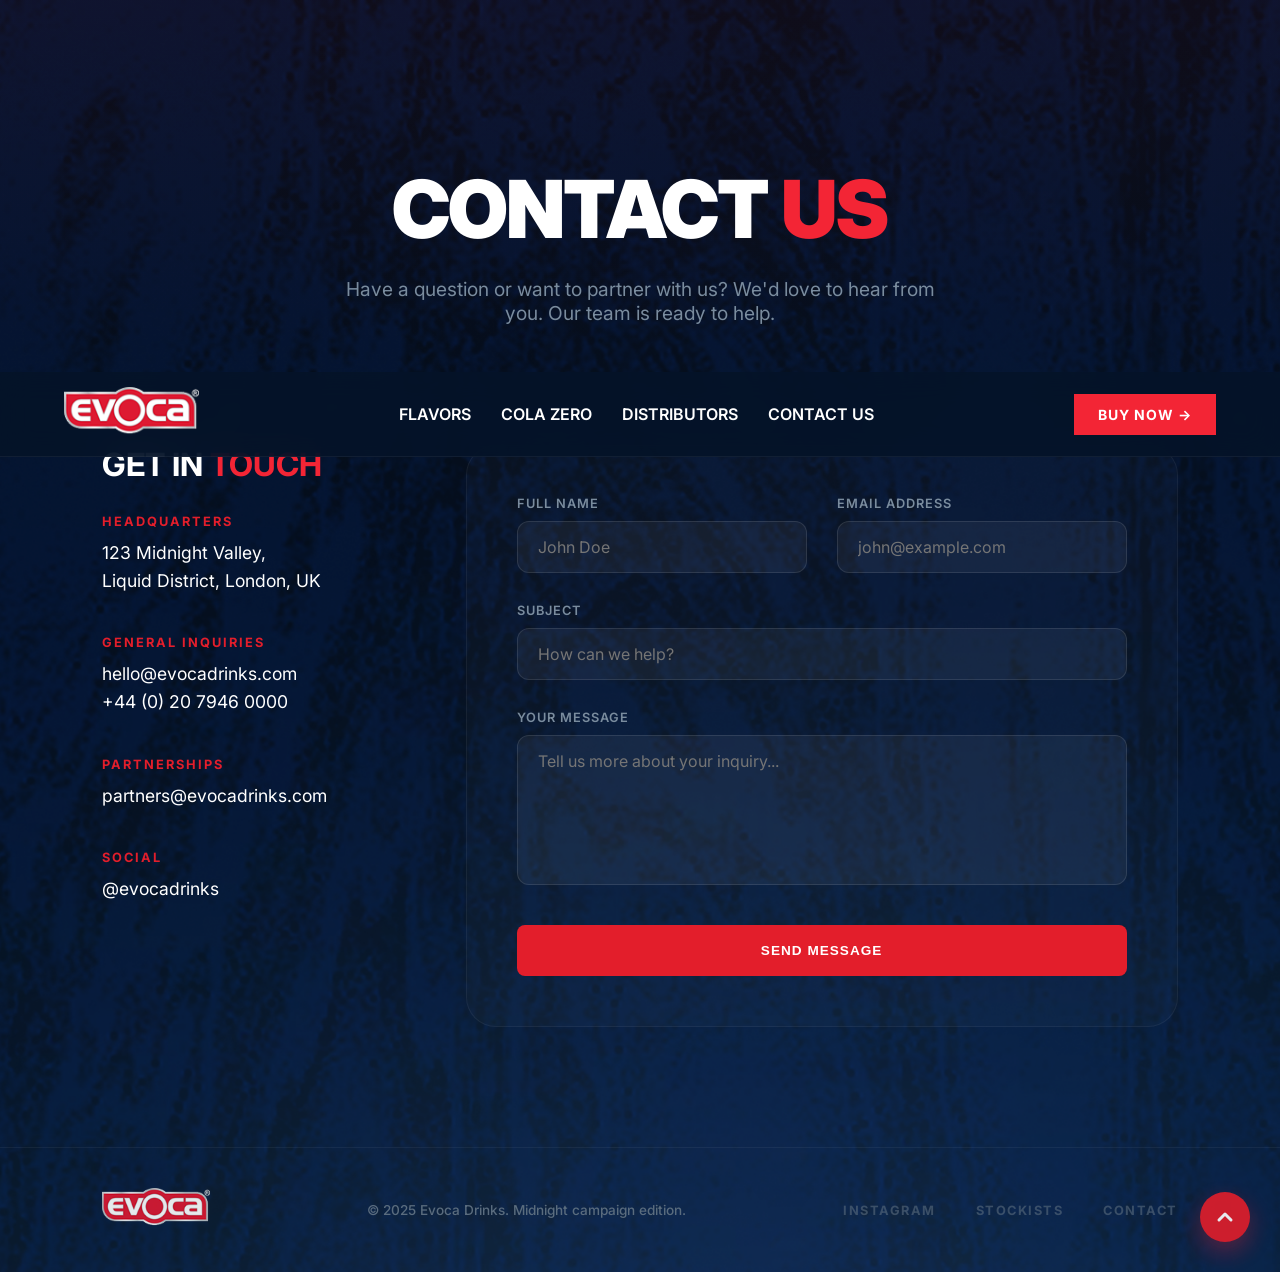
==== contact.html @ 58eb3b87 "Refine Orbit Showcase and reduce section height" ====
<!DOCTYPE html>
<html lang="en">
<head>
    <meta charset="UTF-8">
    <meta name="viewport" content="width=device-width, initial-scale=1.0">
    <title>Contact Us - Evoca</title>
    <link rel="stylesheet" href="style.css">
    <link rel="preconnect" href="https://fonts.googleapis.com">
    <link rel="preconnect" href="https://fonts.gstatic.com" crossorigin>
    <link href="https://fonts.googleapis.com/css2?family=Inter:wght@400;500;600;700;800;900&display=swap" rel="stylesheet">
</head>
<body>

    <header class="navbar">
        <div class="logo">
            <a href="index.html"><img src="Evoca Logo.png" alt="Evoca Logo" class="logo-img"></a>
        </div>
        <nav class="nav-links">
            <a href="index.html#flavors">Flavors</a>
            <a href="index.html#zero">Cola Zero</a>
            <a href="distributors.html">Distributors</a>
            <a href="contact.html">Contact US</a>
        </nav>
        <a href="#" class="btn btn-primary buy-now">BUY NOW &rarr;</a>
    </header>

    <header class="page-header">
        <h1 class="page-title">Contact <span class="highlight-red">Us</span></h1>
        <p class="page-subtitle">Have a question or want to partner with us? We'd love to hear from you. Our team is ready to help.</p>
    </header>

    <section class="contact-section">
        <div class="contact-container">
            <div class="contact-info">
                <h3>Get In <span class="highlight-red">Touch</span></h3>
                
                <div class="info-item">
                    <h4>Headquarters</h4>
                    <p>123 Midnight Valley,<br>Liquid District, London, UK</p>
                </div>

                <div class="info-item">
                    <h4>General Inquiries</h4>
                    <p>hello@evocadrinks.com<br>+44 (0) 20 7946 0000</p>
                </div>

                <div class="info-item">
                    <h4>Partnerships</h4>
                    <p>partners@evocadrinks.com</p>
                </div>

                <div class="info-item">
                    <h4>Social</h4>
                    <p>@evocadrinks</p>
                </div>
            </div>

            <div class="contact-form">
                <form action="#">
                    <div class="form-grid">
                        <div class="form-group">
                            <label for="name">Full Name</label>
                            <input type="text" id="name" class="form-input" placeholder="John Doe" required>
                        </div>
                        <div class="form-group">
                            <label for="email">Email Address</label>
                            <input type="email" id="email" class="form-input" placeholder="john@example.com" required>
                        </div>
                    </div>
                    
                    <div class="form-group" style="margin-bottom: 30px;">
                        <label for="subject">Subject</label>
                        <input type="text" id="subject" class="form-input" placeholder="How can we help?" required>
                    </div>

                    <div class="form-group" style="margin-bottom: 40px;">
                        <label for="message">Your Message</label>
                        <textarea id="message" class="form-textarea" placeholder="Tell us more about your inquiry..." required></textarea>
                    </div>

                    <button type="submit" class="btn btn-primary" style="width: 100%; padding: 18px; cursor: pointer; border: none;">SEND MESSAGE</button>
                </form>
            </div>
        </div>
    </section>

    <footer class="footer">
        <div class="footer-container">
            <div class="footer-left">
                <img src="Evoca Logo.png" alt="Evoca Logo" class="footer-logo">
            </div>
            <div class="footer-center">
                <p>© 2025 Evoca Drinks. Midnight campaign edition.</p>
            </div>
            <div class="footer-right">
                <nav class="footer-nav">
                    <a href="#">INSTAGRAM</a>
                    <a href="distributors.html">STOCKISTS</a>
                    <a href="contact.html">CONTACT</a>
                </nav>
            </div>
        </div>
    </footer>

    <a href="#" class="scroll-top" id="scrollTop">
        <svg viewBox="0 0 24 24" width="24" height="24" stroke="currentColor" stroke-width="3" fill="none" stroke-linecap="round" stroke-linejoin="round"><polyline points="18 15 12 9 6 15"></polyline></svg>
    </a>

    <script>
        const scrollTop = document.getElementById('scrollTop');
        const navbar = document.querySelector('.navbar');

        window.addEventListener('scroll', () => {
            if (window.pageYOffset > 300) {
                scrollTop.classList.add('visible');
            } else {
                scrollTop.classList.remove('visible');
            }

            if (window.pageYOffset > 50) {
                navbar.classList.add('scrolled');
            } else {
                navbar.classList.remove('scrolled');
            }
        });
    </script>
</body>
</html>
---- style.css ----
html {
    scroll-behavior: smooth;
    scroll-snap-type: y mandatory;
}

:root {
    scroll-behavior: smooth;
    --bg-dark: #051329;
    --primary-red: #E31E2B;
    --text-white: #ffffff;
    --text-muted: #7a8c9e;
    --btn-secondary-bg: rgba(255, 255, 255, 0.05);
    --btn-secondary-border: rgba(255, 255, 255, 0.1);
}

/* Reveal Animations */
.reveal {
    opacity: 0;
    transform: translateY(30px);
    transition: all 0.8s cubic-bezier(0.175, 0.885, 0.32, 1.275);
}

.reveal.active {
    opacity: 1;
    transform: translateY(0);
}

/* Staggered Reveal Delays */
.delay-1 {
    transition-delay: 0.1s;
}

.delay-2 {
    transition-delay: 0.2s;
}

.delay-3 {
    transition-delay: 0.3s;
}

.delay-4 {
    transition-delay: 0.4s;
}

.delay-5 {
    transition-delay: 0.5s;
}

/* Parallax Keyframes */
@keyframes parallax-slow {
    0% {
        transform: translate(0, 0);
    }

    50% {
        transform: translate(20px, 15px);
    }

    100% {
        transform: translate(0, 0);
    }
}

@keyframes parallax-medium {
    0% {
        transform: translate(0, 0);
    }

    50% {
        transform: translate(-30px, 20px);
    }

    100% {
        transform: translate(0, 0);
    }
}

.parallax-s {
    animation: parallax-slow 15s ease-in-out infinite;
}

.parallax-m {
    animation: parallax-medium 12s ease-in-out infinite;
}

* {
    margin: 0;
    padding: 0;
    box-sizing: border-box;
}

body {
    font-family: 'Inter', sans-serif;
    background-color: var(--bg-dark);
    background-image: url('Background.png');
    background-position: top center;
    background-size: 100% auto;
    background-repeat: repeat-y;
    color: var(--text-white);
    min-height: 100vh;
    display: flex;
    flex-direction: column;
    overflow-x: hidden;
    position: relative;
}

/* Custom Scrollbar */
::-webkit-scrollbar {
    width: 8px;
}

::-webkit-scrollbar-track {
    background: var(--bg-dark);
}

::-webkit-scrollbar-thumb {
    background: #2a3a5a;
    border-radius: 10px;
}

::-webkit-scrollbar-thumb:hover {
    background: var(--primary-red);
}



/* Typography & Utilities */
a {
    text-decoration: none;
    color: inherit;
}

.btn {
    display: inline-block;
    padding: 12px 24px;
    border-radius: 8px;
    font-weight: 600;
    font-size: 0.85rem;
    letter-spacing: 1px;
    text-transform: uppercase;
    transition: all 0.3s ease;
}

.btn-primary {
    background-color: var(--primary-red);
    color: var(--text-white);
}

.btn-primary:hover {
    background-color: #ff1a2d;
    box-shadow: 0 4px 15px rgba(255, 51, 68, 0.4);
}

.btn-secondary:hover {
    background-color: rgba(255, 255, 255, 0.1);
    transform: translateY(-2px);
}

/* Magnetic/Glow Button */
.btn-primary {
    position: relative;
    overflow: hidden;
    z-index: 1;
}

.btn-primary::before {
    content: '';
    position: absolute;
    top: 50%;
    left: 50%;
    width: 0;
    height: 0;
    background: rgba(255, 255, 255, 0.2);
    border-radius: 50%;
    transform: translate(-50%, -50%);
    transition: width 0.6s ease, height 0.6s ease;
    z-index: -1;
}

.btn-primary:hover::before {
    width: 300px;
    height: 300px;
}

/* Header / Navbar */
.navbar {
    display: flex;
    justify-content: space-between;
    align-items: center;
    padding: 20px 5%;
    width: 100%;
    position: fixed;
    top: 0;
    left: 0;
    z-index: 1000;
    background: transparent;
    backdrop-filter: blur(0px);
    border-bottom: 1px solid transparent;
    transition: all 0.4s ease;
}

.navbar.scrolled {
    background: rgba(5, 19, 41, 0.9);
    backdrop-filter: blur(15px);
    border-bottom: 1px solid rgba(255, 255, 255, 0.05);
    padding: 15px 5%;
}

.logo {
    display: flex;
    align-items: center;
}

.logo-img {
    height: 50px;
    /* Adjust size to fit header nicely */
    width: auto;
}

.nav-links {
    display: flex;
    gap: 30px;
}

.nav-links a {
    font-size: 16px;
    font-weight: 600;
    text-transform: uppercase;
    letter-spacing: 0px;
    line-height: 1;
    color: var(--text-white);
    transition: color 0.3s ease;
}

.nav-links a:hover {
    color: var(--text-white);
}

.buy-now {
    background-color: #F32535 !important;
    border-radius: 0;
    padding: 12px 24px;
    font-size: 14px;
    font-weight: 700;
    display: inline-flex;
    align-items: center;
    gap: 8px;
    box-shadow: none;
}

.buy-now:hover {
    background-color: #d11e2b !important;
    box-shadow: 0 4px 15px rgba(243, 37, 53, 0.3);
    transform: none;
}

/* Hero Section */
.hero {
    min-height: 100vh;
    display: flex;
    justify-content: center;
    align-items: flex-start;
    padding-top: 300px;
    position: relative;
    scroll-snap-align: start;
}

.hero-sides-container {
    width: 100%;
    display: flex;
    justify-content: space-between;
    align-items: flex-start;
    padding: 0 5%;
    z-index: 10;
}

.hero-side {
    display: flex;
    flex-direction: column;
    gap: 50px;
}

.hero-side.right {
    text-align: right;
}

.highlight-red {
    color: #F32535;
}

.side-info-item h3 {
    font-size: 20px;
    font-weight: 600;
    color: #FFFFFF;
    margin-bottom: 8px;
    text-transform: uppercase;
    letter-spacing: -0.02em;
    line-height: 1;
}

.side-info-item p {
    font-size: 16px;
    color: rgba(255, 255, 255, 0.4);
    font-weight: 400;
    letter-spacing: 0px;
    line-height: 1;
}

.hero-bottom-content {
    position: absolute;
    bottom: 50px;
    left: 50%;
    transform: translateX(-50%);
    text-align: center;
    width: 100%;
    max-width: 900px;
    display: flex;
    flex-direction: column;
    align-items: center;
    gap: 25px;
    z-index: 10;
}

.hero-badge {
    background: rgba(255, 255, 255, 0.08);
    backdrop-filter: blur(10px);
    border: 1px solid rgba(255, 255, 255, 0.1);
    padding: 8px 20px;
    border-radius: 4px;
    font-size: 0.75rem;
    font-weight: 600;
    letter-spacing: 2px;
    color: #FFFFFF;
}

.hero-main-title .title-sub {
    font-size: 1rem;
    font-weight: 700;
    letter-spacing: 3px;
    display: block;
    margin-bottom: 8px;
    color: #FFFFFF;
}

.hero-main-title h1 {
    font-size: 4.2rem;
    font-weight: 800;
    line-height: 1;
    letter-spacing: -1.5px;
    text-transform: uppercase;
}

.hero-actions {
    display: flex;
    gap: 20px;
    margin-top: 5px;
}

.btn-outline {
    background: transparent;
    border: 1px solid #F32535;
    color: #F32535;
    border-radius: 0;
    padding: 12px 30px;
    font-size: 14px;
    font-weight: 700;
    text-transform: uppercase;
    transition: all 0.3s ease;
}

.btn-outline:hover {
    background: rgba(243, 37, 53, 0.05);
    border-color: #F32535;
}

/* Product Showcase Section */
.product-showcase {
    min-height: 100vh;
    display: flex;
    align-items: center;
    justify-content: center;
    padding: 100px 5%;
    position: relative;
    scroll-snap-align: center;
    scroll-margin-top: 100px;
}

.showcase-container {
    background: linear-gradient(rgba(0, 0, 0, 0.2), rgba(0, 0, 0, 0.4)), url('cardbg.png') #000 50% / cover no-repeat;
    backdrop-filter: blur(5px);
    border-radius: 30px;
    display: flex;
    align-items: center;
    padding: 70px 60px 70px 40px;
    width: 100%;
    max-width: 1200px;
    border: 1px solid rgba(255, 255, 255, 0.08);
    box-shadow: 0 40px 120px rgba(0, 0, 0, 0.8);
    position: relative;
    overflow: hidden;
}

.pagination {
    display: flex;
    flex-direction: column;
    align-items: center;
    gap: 12px;
    width: 40px;
    margin-right: 20px;
    z-index: 2;
}

.dot {
    width: 8px;
    height: 8px;
    background-color: white;
    border-radius: 50%;
    opacity: 0.5;
    transition: all 0.4s cubic-bezier(0.4, 0, 0.2, 1);
    cursor: pointer;
    position: relative;
}

.dot::after {
    content: '';
    position: absolute;
    top: -10px;
    left: -10px;
    right: -10px;
    bottom: -10px;
}

.dot:hover {
    opacity: 1;
    transform: scale(1.2);
}

.dot.active {
    width: 20px;
    height: 20px;
    background-color: var(--primary-red);
    opacity: 1;
    box-shadow: 0 0 20px rgba(227, 30, 43, 0.5);
}

.product-image {
    flex: 1;
    display: flex;
    justify-content: center;
    z-index: 2;
}

.product-image img {
    height: 460px;
    width: auto;
    filter: drop-shadow(0 40px 60px rgba(0, 0, 0, 0.8));
    transition: transform 0.6s cubic-bezier(0.34, 1.56, 0.64, 1);
}

.product-info {
    flex: 1.4;
    padding-left: 20px;
    z-index: 2;
}

.product-tag {
    display: inline-block;
    background-color: #E31E2B;
    color: white;
    padding: 10px 22px;
    border-radius: 10px;
    font-size: 0.7rem;
    font-weight: 800;
    letter-spacing: 1.5px;
    margin-bottom: 30px;
    text-transform: uppercase;
}

.product-heading {
    font-size: 5.2rem;
    font-weight: 900;
    line-height: 0.9;
    letter-spacing: -3px;
    margin-bottom: 25px;
    text-transform: uppercase;
    color: #ffffff;
}

.product-description {
    color: #a0aec0;
    font-size: 1.05rem;
    line-height: 1.65;
    max-width: 550px;
}

/* Marquee / Scrollable Background Ribbon */
.marquee-wrapper {
    background-color: var(--primary-red);
    padding: 20px 0;
    width: 100vw;
    overflow: hidden;
    position: relative;
    margin-top: 60px;
}

.marquee {
    display: flex;
    white-space: nowrap;
    animation: marquee 45s linear infinite;
    width: max-content;
}

.marquee span {
    font-size: 1.8rem;
    font-weight: 900;
    letter-spacing: 1.5px;
    padding: 0 30px;
    display: inline-block;
}

@keyframes marquee {
    0% {
        transform: translateX(0);
    }

    100% {
        transform: translateX(-50%);
    }
}

/* Campaign Visual System Section */
.campaign-system {
    min-height: 100vh;
    padding: 100px 8%;
    position: relative;
    overflow: hidden;
    display: flex;
    flex-direction: column;
    justify-content: center;
    scroll-snap-align: center;
    scroll-margin-top: 100px;
}

.campaign-header {
    text-align: center;
    margin-bottom: 50px;
}

.header-main {
    font-size: 4.8rem;
    font-weight: 900;
    line-height: 0.95;
    letter-spacing: -3px;
    margin-bottom: 25px;
    text-transform: uppercase;
}

.header-sub {
    color: var(--text-muted);
    font-size: 1.1rem;
    max-width: 750px;
    margin: 0 auto;
    line-height: 1.7;
}

.campaign-grid {
    display: grid;
    grid-template-columns: 1fr 1.2fr;
    gap: 100px;
    align-items: center;
}

.side-heading {
    font-size: 4rem;
    font-weight: 900;
    line-height: 0.9;
    letter-spacing: -2px;
    margin-bottom: 40px;
    text-transform: uppercase;
}

.highlight-blue {
    color: #3191f7;
}

.feature-list {
    display: flex;
    flex-direction: column;
}

.feature-card {
    padding: 20px 0;
    border-bottom: 1px solid rgba(255, 255, 255, 0.05);
}

.feature-card:first-child {
    border-top: 1px solid rgba(255, 255, 255, 0.05);
}

.feature-num {
    font-size: 0.8rem;
    font-weight: 700;
    color: #3191f7;
    letter-spacing: 2px;
    display: block;
    margin-bottom: 15px;
}

.feature-card h4 {
    font-size: 1.8rem;
    font-weight: 800;
    margin-bottom: 15px;
    text-transform: uppercase;
}

.feature-card p {
    color: var(--text-muted);
    font-size: 1rem;
    line-height: 1.6;
}

.visual-container {
    position: relative;
    height: 850px;
    display: flex;
    justify-content: center;
    align-items: center;
}

.campaign-info {
    position: absolute;
    top: 100px;
    left: -50px;
    max-width: 400px;
    z-index: 10;
}

.tag-pill {
    background-color: rgba(255, 255, 255, 0.08);
    padding: 10px 20px;
    border-radius: 30px;
    font-size: 0.75rem;
    font-weight: 800;
    letter-spacing: 2px;
    margin-bottom: 20px;
    display: inline-block;
    backdrop-filter: blur(10px);
    border: 1px solid rgba(255, 255, 255, 0.1);
}

.campaign-desc {
    font-size: 1rem;
    color: #8da2b5;
    line-height: 1.6;
}

.angled-can {
    z-index: 5;
    transform: rotate(15deg);
    filter: drop-shadow(0 60px 100px rgba(0, 0, 0, 0.7));
    transition: transform 0.5s ease;
    margin-top: 50px;
}

.angled-can img {
    height: 700px;
    width: auto;
}

.angled-can:hover {
    transform: rotate(8deg) scale(1.05);
}

.straight-can {
    z-index: 5;
    filter: drop-shadow(0 40px 80px rgba(0, 0, 0, 0.6));
    transition: transform 0.5s ease;
    margin-top: 30px;
}

.straight-can img {
    height: 550px;
    width: auto;
}

/* Ribbons */
.ribbon {
    position: absolute;
    width: 1000px;
    height: 150px;
    border-radius: 75px;
    filter: blur(60px);
    opacity: 0.35;
    z-index: 1;
}

.ribbon-1 {
    background: linear-gradient(90deg, #E31E2B, transparent);
    transform: rotate(-25deg) translate(-100px, -100px);
}

.ribbon-2 {
    background: linear-gradient(90deg, #3191f7, transparent);
    transform: rotate(45deg) translate(50px, 200px);
}

/* Particles */
.particle {
    position: absolute;
    width: 10px;
    height: 10px;
    background-color: white;
    border-radius: 50%;
    filter: blur(2px);
    box-shadow: 0 0 15px white;
    opacity: 0.6;
    z-index: 6;
}

.p1 {
    top: 15%;
    left: 20%;
}

.p2 {
    bottom: 25%;
    right: 10%;
}

.p3 {
    top: 40%;
    left: 85%;
}

/* Signature Concept Section */
.signature-concept {
    min-height: 80vh;
    padding: 60px 8%;
    background-color: transparent;
    position: relative;
    display: flex;
    align-items: center;
    scroll-snap-align: center;
    scroll-margin-top: 100px;
}

.concept-grid {
    display: grid;
    grid-template-columns: 1fr 1.2fr;
    gap: 100px;
    align-items: center;
}

.concept-tag {
    background-color: rgba(227, 30, 43, 0.1);
    color: #E31E2B;
    padding: 10px 20px;
    border-radius: 8px;
    font-size: 0.8rem;
    font-weight: 700;
    letter-spacing: 1.5px;
    margin-bottom: 30px;
    display: inline-block;
    border: 1px solid rgba(227, 30, 43, 0.2);
}

.concept-heading {
    font-size: 5rem;
    font-weight: 900;
    line-height: 0.95;
    letter-spacing: -2px;
    margin-bottom: 35px;
    text-transform: uppercase;
}

.concept-desc {
    color: var(--text-muted);
    font-size: 1.1rem;
    line-height: 1.7;
    margin-bottom: 40px;
    max-width: 600px;
}

.concept-features {
    display: flex;
    flex-direction: column;
    gap: 20px;
}

.concept-feature {
    display: flex;
    gap: 25px;
    padding: 20px;
    background-color: rgba(255, 255, 255, 0.02);
    border: 1px solid rgba(255, 255, 255, 0.05);
    border-radius: 25px;
    transition: all 0.4s cubic-bezier(0.175, 0.885, 0.32, 1.275);
}

.concept-feature:hover {
    background-color: rgba(255, 255, 255, 0.04);
    transform: translateX(15px);
    border-color: rgba(255, 255, 255, 0.1);
}

.feature-icon {
    width: 45px;
    height: 45px;
    background-color: rgba(227, 30, 43, 0.1);
    border: 1px solid rgba(227, 30, 43, 0.3);
    color: #E31E2B;
    border-radius: 50%;
    display: flex;
    justify-content: center;
    align-items: center;
    font-size: 0.9rem;
    font-weight: 900;
    flex-shrink: 0;
}

.feature-text h4 {
    font-size: 1.1rem;
    font-weight: 800;
    margin-bottom: 10px;
    text-transform: uppercase;
    color: #ffffff;
}

.feature-text p {
    font-size: 0.9rem;
    color: var(--text-muted);
    line-height: 1.6;
}

/* Orbit Card (Right Side) */
.orbit-card {
    background: linear-gradient(135deg, rgba(8, 22, 45, 0.6) 0%, rgba(5, 13, 26, 0.8) 100%);
    backdrop-filter: blur(25px);
    border: 1px solid rgba(255, 255, 255, 0.08);
    border-radius: 50px;
    padding: 30px;
    position: relative;
    overflow: visible;
    height: 650px;
    box-shadow: 0 40px 100px rgba(0, 0, 0, 0.5);
}

.orbit-tag {
    font-size: 0.8rem;
    font-weight: 800;
    color: var(--text-muted);
    letter-spacing: 2px;
    text-transform: uppercase;
    margin-bottom: 30px;
    display: block;
    opacity: 0.6;
}

.orbit-visual {
    position: relative;
    width: 100%;
    height: 100%;
    display: flex;
    justify-content: center;
    align-items: center;
}

.orbit-bg {
    position: absolute;
    width: 110%;
    height: 95%;
    opacity: 0.4;
    z-index: 1;
    pointer-events: none;
    transform: rotate(0deg);
}

.orbit-can {
    height: 540px;
    width: auto;
    z-index: 5;
    filter: drop-shadow(0 40px 80px rgba(0, 0, 0, 0.7));
    transform: rotate(-8deg);
    transition: transform 0.6s ease;
}

.orbit-label {
    position: absolute;
    width: 260px;
    background-color: rgba(10, 25, 47, 0.7);
    backdrop-filter: blur(15px);
    border: 1px solid rgba(255, 255, 255, 0.1);
    padding: 25px;
    border-radius: 20px;
    z-index: 10;
    box-shadow: 0 20px 40px rgba(0, 0, 0, 0.4);
    transition: all 0.3s ease;
}

.orbit-label:hover {
    border-color: rgba(255, 255, 255, 0.2);
    transform: translateY(-5px);
}

.orbit-label h5 {
    font-size: 0.95rem;
    font-weight: 800;
    margin-bottom: 12px;
    text-transform: uppercase;
    color: #ffffff;
}

.orbit-label p {
    font-size: 0.8rem;
    color: var(--text-muted);
    line-height: 1.6;
}

.label-tl {
    top: -20px;
    left: -130px;
}

.label-tr {
    top: 30px;
    right: -130px;
}

.label-bl {
    bottom: 20px;
    left: -130px;
}

.label-br {
    bottom: 60px;
    right: -130px;
}

/* Zero Section */
.zero-section {
    min-height: 100vh;
    position: relative;
    padding: 100px 8%;
    display: flex;
    align-items: center;
    justify-content: center;
    scroll-snap-align: center;
    scroll-margin-top: 100px;
    overflow: hidden;
    background-color: transparent;
    margin-top: 0;
}

.red-stripe {
    position: absolute;
    top: 45%;
    left: 0;
    transform: translateY(-50%);
    width: 100%;
    height: 140px;
    background: linear-gradient(90deg, rgba(122, 0, 0, 0.8) 0%, rgba(74, 0, 0, 0.8) 100%);
    border-top: 1px solid rgba(227, 30, 43, 0.3);
    border-bottom: 1px solid rgba(227, 30, 43, 0.3);
    z-index: 1;
}

.zero-container {
    display: flex;
    align-items: center;
    gap: 80px;
    max-width: 1300px;
    width: 100%;
    z-index: 2;
    position: relative;
}

.footer {
    padding: 60px 5%;
    background: rgba(0, 0, 0, 0.4);
    border-top: 1px solid rgba(255, 255, 255, 0.05);
    scroll-snap-align: end;
}

.footer-container {
    max-width: 1200px;
    margin: 0 auto;
    display: flex;
    justify-content: space-between;
    align-items: center;
}

.footer-logo {
    height: 40px;
    width: auto;
}

.footer-nav {
    display: flex;
    gap: 20px;
}

.footer-nav a {
    font-size: 0.8rem;
    font-weight: 700;
    letter-spacing: 1px;
    opacity: 0.6;
    transition: opacity 0.3s ease;
}

.footer-nav a:hover {
    opacity: 1;
}

.zero-left {
    flex: 1;
    display: flex;
    justify-content: flex-end;
}

.zero-can {
    height: 700px;
    width: auto;
    filter: drop-shadow(0 40px 80px rgba(0, 0, 0, 0.9));
    transform: rotate(-3deg);
    transition: transform 0.5s ease;
}

.zero-can:hover {
    transform: rotate(0deg) scale(1.02);
}

.zero-right {
    flex: 1.2;
}

.zero-heading {
    font-size: 8.5rem;
    font-weight: 900;
    line-height: 0.82;
    letter-spacing: -5px;
    text-transform: uppercase;
    margin-bottom: 30px;
    color: #ffffff;
}

.zero-text {
    font-size: 1.1rem;
    color: #a0aec0;
    line-height: 1.65;
    margin-bottom: 45px;
    max-width: 600px;
}

/* Footer Styles */
.footer {
    padding: 40px 8%;
    border-top: 1px solid rgba(255, 255, 255, 0.05);
    background-color: transparent;
}

.footer-container {
    display: flex;
    justify-content: space-between;
    align-items: center;
    max-width: 1400px;
    margin: 0 auto;
}

.footer-logo {
    height: 40px;
    width: auto;
    opacity: 0.9;
}

.footer-center p {
    font-size: 0.85rem;
    color: #5a6c7e;
    font-weight: 500;
}

.footer-nav {
    display: flex;
    gap: 40px;
}

.footer-nav a {
    font-size: 0.8rem;
    font-weight: 700;
    letter-spacing: 1.5px;
    color: #5a6c7e;
    transition: all 0.3s ease;
}

.footer-nav a:hover {
    color: #ffffff;
}


/* --- RESPONSIVE DESIGN --- */

/* Laptops & Small Desktops (under 1400px) */
@media (max-width: 1400px) {
    .main-heading {
        font-size: 5.5rem;
    }

    .product-heading {
        font-size: 4.5rem;
    }

    .header-main {
        font-size: 4rem;
    }

    .side-heading {
        font-size: 3.5rem;
    }

    .concept-heading {
        font-size: 4.5rem;
    }

    .zero-heading {
        font-size: 7.5rem;
    }

    .orbit-card {
        height: 800px;
        padding: 50px;
    }
}

/* Tablets & Small Laptops (under 1100px) */
@media (max-width: 1100px) {

    .campaign-grid,
    .concept-grid {
        grid-template-columns: 1fr;
        gap: 80px;
        text-align: center;
    }

    .campaign-left,
    .concept-left {
        display: flex;
        flex-direction: column;
        align-items: center;
    }

    .header-sub,
    .concept-desc {
        margin-left: auto;
        margin-right: auto;
    }

    .visual-container {
        height: 600px;
    }

    .angled-can img {
        height: 500px;
    }

    .campaign-info {
        position: relative;
        top: 0;
        left: 0;
        margin: 0 auto 40px;
        text-align: center;
    }

    .orbit-card {
        height: auto;
        padding: 60px 40px;
    }

    .orbit-visual {
        flex-direction: column;
        height: auto;
        gap: 30px;
    }

    .orbit-can {
        height: 400px;
        margin: 40px 0;
        transform: rotate(0deg);
    }

    .orbit-label {
        position: static;
        width: 100%;
        max-width: 500px;
        text-align: left;
    }

    .zero-heading {
        font-size: 6rem;
    }
}

/* Mobile Devices (under 768px) */
@media (max-width: 768px) {
    .navbar {
        padding: 20px 5%;
    }

    .nav-links {
        display: none;
    }

    /* Hide complex nav on mobile */

    .hero {
        text-align: center;
        padding-top: 40px;
    }

    .hero-content {
        display: flex;
        flex-direction: column;
        align-items: center;
    }

    .main-heading {
        font-size: 3.8rem;
        letter-spacing: -2px;
        margin-bottom: 25px;
    }

    .sub-heading {
        font-size: 1.8rem;
    }

    .description {
        font-size: 0.95rem;
    }

    .features {
        flex-direction: column;
        gap: 25px;
        text-align: center;
    }

    .product-showcase {
        padding: 40px 5%;
    }

    .showcase-container {
        flex-direction: column;
        padding: 40px 25px;
    }

    .pagination {
        flex-direction: row;
        margin-right: 0;
        margin-bottom: 30px;
        width: auto;
    }

    .product-image img {
        height: 320px;
    }

    .product-info {
        padding-left: 0;
        text-align: center;
        margin-top: 30px;
    }

    .product-heading {
        font-size: 3.2rem;
        letter-spacing: -1.5px;
    }

    .campaign-system {
        padding: 60px 5%;
    }

    .header-main {
        font-size: 2.8rem;
        letter-spacing: -1.5px;
    }

    .side-heading {
        font-size: 2.4rem;
    }

    .signature-concept {
        padding: 60px 5%;
    }

    .concept-heading {
        font-size: 2.8rem;
        letter-spacing: -1.5px;
    }

    .concept-feature {
        flex-direction: column;
        align-items: center;
        text-align: center;
        padding: 25px;
    }

    .zero-section {
        padding: 60px 5% 100px;
    }

    .zero-container {
        flex-direction: column;
        text-align: center;
        gap: 40px;
    }

    .zero-left {
        justify-content: center;
    }

    .zero-can {
        height: 400px;
    }

    .zero-heading {
        font-size: 3.8rem;
        letter-spacing: -2px;
    }

    .footer {
        padding: 60px 5% 40px;
    }

    .footer-container {
        flex-direction: column;
        gap: 40px;
        text-align: center;
    }

    .footer-nav {
        flex-direction: column;
        gap: 20px;
    }
}

/* Small Mobile (under 480px) */
@media (max-width: 480px) {
    .main-heading {
        font-size: 3.2rem;
    }

    .product-heading {
        font-size: 2.8rem;
    }

    .zero-heading {
        font-size: 3.2rem;
    }

    .btn {
        width: 100%;
        text-align: center;
    }

    .action-buttons {
        flex-direction: column;
        width: 100%;
    }
}

/* Scroll Top Button */
.scroll-top {
    position: fixed;
    bottom: 30px;
    right: 30px;
    width: 50px;
    height: 50px;
    background-color: var(--primary-red);
    color: white;
    border-radius: 50%;
    display: flex;
    justify-content: center;
    align-items: center;
    text-decoration: none;
    z-index: 1001;
    box-shadow: 0 10px 25px rgba(227, 30, 43, 0.4);
    transition: all 0.3s cubic-bezier(0.175, 0.885, 0.32, 1.275);
    opacity: 0;
    visibility: hidden;
    transform: translateY(20px);
}

.scroll-top.visible {
    opacity: 0.9;
    visibility: visible;
    transform: translateY(0);
}

.scroll-top.magnetic {
    transition: transform 0.1s linear, opacity 0.3s ease;
}

.scroll-top:hover {
    transform: translateY(-5px);
    opacity: 1;
    box-shadow: 0 15px 30px rgba(227, 30, 43, 0.6);
}

.scroll-top svg {
    transition: transform 0.3s ease;
}

.scroll-top:hover svg {
    transform: scale(1.1);
}

/* Page Header */
.page-header {
    padding: 160px 8% 60px;
    text-align: center;
    background: linear-gradient(to bottom, rgba(227, 30, 43, 0.05), transparent);
}

.page-title {
    font-size: 5rem;
    font-weight: 900;
    text-transform: uppercase;
    letter-spacing: -2px;
    margin-bottom: 20px;
}

.page-subtitle {
    color: var(--text-muted);
    font-size: 1.2rem;
    max-width: 600px;
    margin: 0 auto;
}

/* Contact Page */
.contact-section {
    padding: 60px 8% 120px;
}

.contact-container {
    display: grid;
    grid-template-columns: 1fr 1.5fr;
    gap: 80px;
    max-width: 1200px;
    margin: 0 auto;
}

.contact-info h3 {
    font-size: 2rem;
    margin-bottom: 30px;
    text-transform: uppercase;
}

.info-item {
    margin-bottom: 40px;
}

.info-item h4 {
    color: var(--primary-red);
    font-size: 0.8rem;
    letter-spacing: 2px;
    margin-bottom: 10px;
    text-transform: uppercase;
}

.info-item p {
    font-size: 1.1rem;
    line-height: 1.6;
}

.contact-form {
    background: rgba(255, 255, 255, 0.02);
    padding: 50px;
    border-radius: 30px;
    border: 1px solid rgba(255, 255, 255, 0.05);
}

.form-grid {
    display: grid;
    grid-template-columns: 1fr 1fr;
    gap: 30px;
    margin-bottom: 30px;
}

.form-group {
    display: flex;
    flex-direction: column;
    gap: 10px;
}

.form-group label {
    font-size: 0.8rem;
    font-weight: 600;
    color: var(--text-muted);
    text-transform: uppercase;
    letter-spacing: 1px;
}

.form-input,
.form-textarea {
    background: rgba(255, 255, 255, 0.05);
    border: 1px solid rgba(255, 255, 255, 0.1);
    padding: 15px 20px;
    border-radius: 12px;
    color: white;
    font-family: inherit;
    font-size: 1rem;
    transition: all 0.3s ease;
}

.form-input:focus,
.form-textarea:focus {
    outline: none;
    border-color: var(--primary-red);
    background: rgba(255, 255, 255, 0.08);
}

.form-textarea {
    height: 150px;
    resize: none;
}

/* Distributors Page */
.distributors-section {
    padding: 60px 8% 120px;
}

.distributor-grid {
    display: grid;
    grid-template-columns: repeat(auto-fill, minmax(300px, 1fr));
    gap: 30px;
    max-width: 1200px;
    margin: 0 auto;
}

.distributor-card {
    background: rgba(255, 255, 255, 0.02);
    padding: 40px;
    border-radius: 25px;
    border: 1px solid rgba(255, 255, 255, 0.05);
    transition: all 0.3s ease;
}

.distributor-card:hover {
    background: rgba(255, 255, 255, 0.04);
    border-color: var(--primary-red);
    transform: translateY(-10px);
}

.distributor-card h3 {
    font-size: 1.4rem;
    margin-bottom: 15px;
    color: var(--text-white);
}

.distributor-tag {
    display: inline-block;
    padding: 5px 12px;
    background: rgba(227, 30, 43, 0.1);
    color: var(--primary-red);
    border-radius: 6px;
    font-size: 0.7rem;
    font-weight: 700;
    margin-bottom: 20px;
    text-transform: uppercase;
}

.distributor-card p {
    color: var(--text-muted);
    font-size: 0.95rem;
    line-height: 1.6;
    margin-bottom: 20px;
}

.distributor-link {
    color: var(--text-white);
    font-weight: 600;
    font-size: 0.9rem;
    text-decoration: underline;
    text-underline-offset: 4px;
}

/* Mobile Menu Toggle Styling */
.menu-toggle {
    display: none;
    flex-direction: column;
    gap: 6px;
    cursor: pointer;
    z-index: 1001;
}

.menu-toggle span {
    display: block;
    width: 25px;
    height: 2px;
    background-color: var(--text-white);
    transition: all 0.3s ease;
}

.menu-toggle.active span:nth-child(1) {
    transform: translateY(8px) rotate(45deg);
}

.menu-toggle.active span:nth-child(2) {
    opacity: 0;
}

.menu-toggle.active span:nth-child(3) {
    transform: translateY(-8px) rotate(-45deg);
}

.no-scroll {
    overflow: hidden;
}

/* Responsiveness Media Queries */
@media (max-width: 1100px) {
    .main-heading {
        font-size: 5rem;
    }

    .product-heading {
        font-size: 4rem;
    }

    .campaign-grid,
    .concept-grid {
        gap: 50px;
    }
}

@media (max-width: 992px) {

    .campaign-grid,
    .concept-grid {
        grid-template-columns: 1fr;
        text-align: center;
        padding: 0 15px;
    }

    .campaign-left,
    .concept-left {
        width: 100%;
        max-width: 100%;
    }

    .campaign-info {
        left: 0;
        top: 0;
        position: relative;
        margin: 0 auto 30px;
    }

    .visual-container {
        height: 600px;
    }

    .angled-can img,
    .straight-can img {
        height: 500px;
    }

    .concept-features {
        align-items: center;
    }

    .orbit-card {
        height: 700px;
        padding: 40px;
    }

    .orbit-can {
        height: 350px;
    }
}

@media (max-width: 768px) {
    html {
        scroll-snap-type: none;
        /* Disable snapping on small screens for better UX */
    }

    .navbar {
        padding: 15px 5%;
    }

    .menu-toggle {
        display: flex;
        order: 2;
    }

    .logo {
        order: 1;
    }

    .buy-now {
        display: none;
        /* Hide on mobile navbar, add to menu if needed */
    }

    .nav-links {
        position: fixed;
        top: 0;
        right: -100%;
        width: 100%;
        height: 100vh;
        background: rgba(5, 19, 41, 0.98);
        flex-direction: column;
        justify-content: center;
        align-items: center;
        gap: 40px;
        transition: right 0.5s cubic-bezier(0.77, 0.2, 0.05, 1);
        z-index: 1000;
        backdrop-filter: blur(20px);
        display: flex;
        padding: 20px;
    }

    .nav-links.active {
        right: 0;
    }

    .nav-links a {
        font-size: 1.8rem;
        color: white;
        text-align: center;
        width: 100%;
        display: block;
    }

    .hero {
        padding-top: 100px;
        text-align: center;
    }

    .hero-content {
        margin: 0 auto;
    }

    .main-heading {
        font-size: 3.5rem;
        letter-spacing: -1px;
    }

    .sub-heading {
        font-size: 1.8rem;
    }

    .action-buttons {
        flex-direction: column;
        align-items: center;
        width: 100%;
    }

    .action-buttons .btn {
        width: 100%;
        max-width: 300px;
    }

    .features {
        flex-direction: column;
        gap: 30px;
    }

    .showcase-container {
        flex-direction: column;
        padding: 40px 20px;
        text-align: center;
    }

    .pagination {
        flex-direction: row;
        width: 100%;
        justify-content: center;
        margin-right: 0;
        margin-bottom: 30px;
    }

    .product-image img {
        height: 300px;
    }

    .product-info {
        padding-left: 0;
        margin-top: 30px;
        width: 100%;
    }

    .product-heading {
        font-size: 2.8rem;
        letter-spacing: -1px;
        word-break: break-word;
    }

    .product-description {
        font-size: 0.95rem;
        width: 100%;
        margin: 0 auto;
    }

    .header-main {
        font-size: 2.8rem;
    }

    .side-heading {
        font-size: 2.5rem;
    }

    .concept-heading {
        font-size: 2.8rem;
    }

    .orbit-label {
        position: relative;
        top: auto !important;
        left: auto !important;
        right: auto !important;
        bottom: auto !important;
        width: 100%;
        margin-bottom: 20px;
    }

    .orbit-visual {
        flex-direction: column;
        height: auto;
    }

    .orbit-bg {
        display: none;
    }

    .zero-container {
        flex-direction: column;
        text-align: center;
        gap: 40px;
    }

    .zero-heading {
        font-size: 3rem;
    }

    .footer-container {
        flex-direction: column;
        gap: 40px;
        text-align: center;
    }

    .contact-container {
        grid-template-columns: 1fr;
    }

    .form-grid {
        grid-template-columns: 1fr;
    }

    .page-title {
        font-size: 2.5rem;
    }
}

@media (max-width: 480px) {
    .main-heading {
        font-size: 2.8rem;
    }

    .product-heading {
        font-size: 2.2rem;
    }

    .action-buttons {
        flex-direction: column;
    }
}
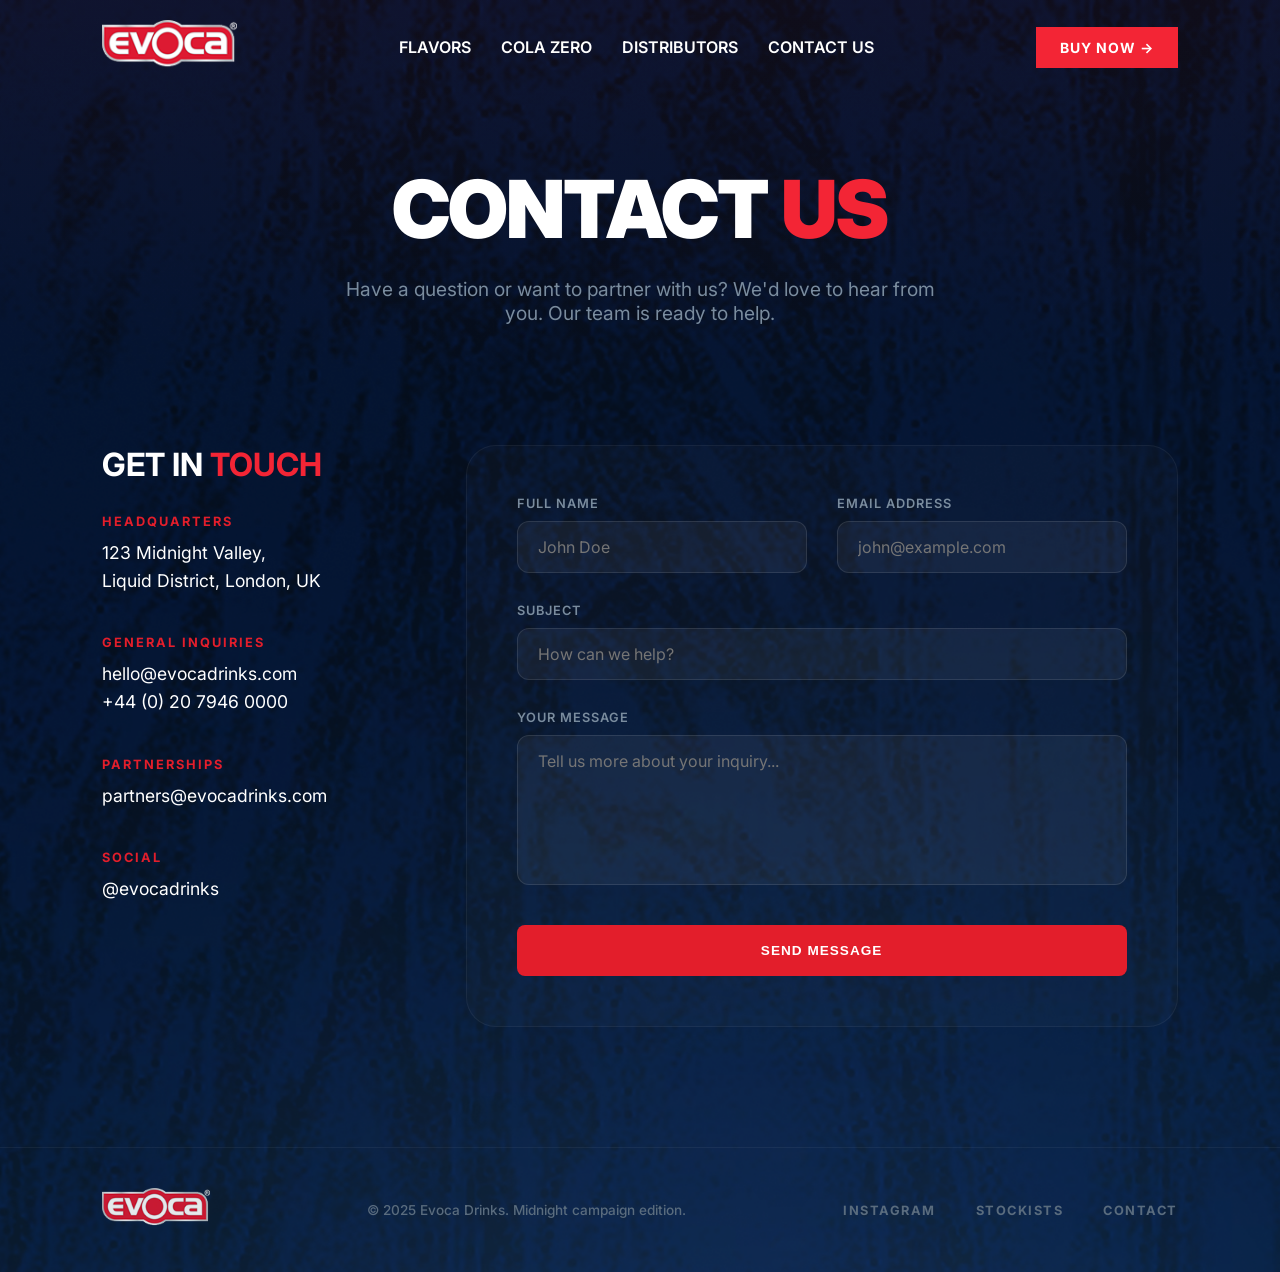
==== commit 7219f197: "Refine horizontal symmetry, unify container widths to 1300px, and improve hero section alignment" ====
--- a/contact.html
+++ b/contact.html
@@ -12,16 +12,18 @@
 <body>
 
     <header class="navbar">
-        <div class="logo">
-            <a href="index.html"><img src="Evoca Logo.png" alt="Evoca Logo" class="logo-img"></a>
+        <div class="navbar-container">
+            <div class="logo">
+                <a href="index.html"><img src="assets/Evoca Logo.png" alt="Evoca Logo" class="logo-img"></a>
+            </div>
+            <nav class="nav-links">
+                <a href="index.html#flavors">Flavors</a>
+                <a href="index.html#zero">Cola Zero</a>
+                <a href="distributors.html">Distributors</a>
+                <a href="contact.html">Contact US</a>
+            </nav>
+            <a href="#" class="btn btn-primary buy-now">BUY NOW &rarr;</a>
         </div>
-        <nav class="nav-links">
-            <a href="index.html#flavors">Flavors</a>
-            <a href="index.html#zero">Cola Zero</a>
-            <a href="distributors.html">Distributors</a>
-            <a href="contact.html">Contact US</a>
-        </nav>
-        <a href="#" class="btn btn-primary buy-now">BUY NOW &rarr;</a>
     </header>
 
     <header class="page-header">
@@ -87,7 +89,7 @@
     <footer class="footer">
         <div class="footer-container">
             <div class="footer-left">
-                <img src="Evoca Logo.png" alt="Evoca Logo" class="footer-logo">
+                <img src="assets/Evoca Logo.png" alt="Evoca Logo" class="footer-logo">
             </div>
             <div class="footer-center">
                 <p>© 2025 Evoca Drinks. Midnight campaign edition.</p>
--- a/style.css
+++ b/style.css
@@ -92,7 +92,7 @@
 body {
     font-family: 'Inter', sans-serif;
     background-color: var(--bg-dark);
-    background-image: url('Background.png');
+    background-image: url('assets/Background.png');
     background-position: top center;
     background-size: 100% auto;
     background-repeat: repeat-y;
@@ -185,9 +185,8 @@
 /* Header / Navbar */
 .navbar {
     display: flex;
-    justify-content: space-between;
-    align-items: center;
-    padding: 20px 5%;
+    justify-content: center; /* Centering the inner container */
+    padding: 0 8%; /* Percentage padding for smaller screens */
     width: 100%;
     position: fixed;
     top: 0;
@@ -199,12 +198,26 @@
     transition: all 0.4s ease;
 }
 
-.navbar.scrolled {
-    background: rgba(5, 19, 41, 0.9);
-    backdrop-filter: blur(15px);
-    border-bottom: 1px solid rgba(255, 255, 255, 0.05);
-    padding: 15px 5%;
-}
+.navbar-container {
+    width: 100%;
+    max-width: 1300px;
+    display: flex;
+    justify-content: space-between;
+    align-items: center;
+    padding: 20px 0; /* Vertical padding only, horizontal handled by parent or margin */
+}
+
+.navbar.scrolled { 
+    background-color: #051329 !important; 
+    backdrop-filter: blur(15px); 
+    border-bottom: 1px solid rgba(255, 255, 255, 0.1); 
+    box-shadow: 0 10px 30px rgba(0, 0, 0, 0.3); 
+}
+
+.navbar.scrolled .navbar-container {
+    padding: 12px 0;
+}
+
 
 .logo {
     display: flex;
@@ -254,23 +267,19 @@
     transform: none;
 }
 
-/* Hero Section */
-.hero {
-    min-height: 100vh;
-    display: flex;
-    justify-content: center;
-    align-items: flex-start;
-    padding-top: 300px;
-    position: relative;
-    scroll-snap-align: start;
-}
+.hero { min-height: 100vh; display: flex; justify-content: center; align-items: flex-start; padding: 300px 8% 0; position: relative; scroll-snap-align: start; overflow: hidden;  margin-bottom: 0 !important; }
+.hero-visual { position: absolute; top: 40%; left: 50%; transform: translate(-50%, -50%); width: 100%; display: flex; justify-content: center; align-items: center; z-index: 1; pointer-events: none; opacity: 0.8; }
+.hero-img { width: auto; height: 80%; max-height: 85vh; object-fit: contain; filter: drop-shadow(0 0 50px rgba(0,0,0,0.5)); }
+
 
 .hero-sides-container {
     width: 100%;
+    max-width: 1300px;
+    margin: 0 auto;
     display: flex;
     justify-content: space-between;
     align-items: flex-start;
-    padding: 0 5%;
+    padding: 0 4px; /* Fine-tuned adjustment to perfectly align with navbar content */
     z-index: 10;
 }
 
@@ -379,21 +388,21 @@
     display: flex;
     align-items: center;
     justify-content: center;
-    padding: 100px 5%;
+    padding: 100px 8%;
     position: relative;
     scroll-snap-align: center;
     scroll-margin-top: 100px;
 }
 
 .showcase-container {
-    background: linear-gradient(rgba(0, 0, 0, 0.2), rgba(0, 0, 0, 0.4)), url('cardbg.png') #000 50% / cover no-repeat;
+    background: linear-gradient(rgba(0, 0, 0, 0.2), rgba(0, 0, 0, 0.4)), url('assets/cardbg.png') #000 50% / cover no-repeat;
     backdrop-filter: blur(5px);
     border-radius: 30px;
     display: flex;
     align-items: center;
     padding: 70px 60px 70px 40px;
     width: 100%;
-    max-width: 1200px;
+    max-width: 1300px;
     border: 1px solid rgba(255, 255, 255, 0.08);
     box-shadow: 0 40px 120px rgba(0, 0, 0, 0.8);
     position: relative;
@@ -494,7 +503,7 @@
 }
 
 /* Marquee / Scrollable Background Ribbon */
-.marquee-wrapper {
+.marquee-wrapper { margin-top: 0 !important;
     background-color: var(--primary-red);
     padding: 20px 0;
     width: 100vw;
@@ -543,7 +552,7 @@
 
 .campaign-header {
     text-align: center;
-    margin-bottom: 50px;
+    margin-bottom: 30px;
 }
 
 .header-main {
@@ -563,10 +572,32 @@
     line-height: 1.7;
 }
 
+.campaign-banner {
+    width: 100%;
+    max-width: 1300px;
+    margin: 25px auto 10px;
+    border-radius: 40px;
+    overflow: hidden;
+    border: 1px solid rgba(255, 255, 255, 0.08);
+    box-shadow: 0 40px 100px rgba(0, 0, 0, 0.4);
+    background: rgba(0, 0, 0, 0.2);
+}
+
+.banner-img {
+    width: 100%;
+    height: auto;
+    display: block;
+    object-fit: cover;
+    transition: none;
+    /* Ensure no active effect */
+}
+
 .campaign-grid {
+    max-width: 1300px;
+    margin: 0 auto;
     display: grid;
-    grid-template-columns: 1fr 1.2fr;
-    gap: 100px;
+    grid-template-columns: 1.2fr 1fr;
+    gap: 120px;
     align-items: center;
 }
 
@@ -611,10 +642,11 @@
     font-weight: 800;
     margin-bottom: 15px;
     text-transform: uppercase;
+    color: #3191f7;
 }
 
 .feature-card p {
-    color: var(--text-muted);
+    color: #ffffff;
     font-size: 1rem;
     line-height: 1.6;
 }
@@ -623,35 +655,47 @@
     position: relative;
     height: 850px;
     display: flex;
-    justify-content: center;
+    justify-content: flex-end;
     align-items: center;
+    padding-right: 20px;
 }
 
 .campaign-info {
     position: absolute;
-    top: 100px;
-    left: -50px;
-    max-width: 400px;
-    z-index: 10;
+    top: 15%;
+    left: 0%;
+    transform: translateX(-50%);
+    max-width: 700px;
+    z-index: 20;
+    text-align: left;
+    background: transparent;
+    backdrop-filter: none;
+    padding: 0;
+    border-radius: 0;
+    border: none;
 }
 
 .tag-pill {
-    background-color: rgba(255, 255, 255, 0.08);
-    padding: 10px 20px;
-    border-radius: 30px;
-    font-size: 0.75rem;
-    font-weight: 800;
+    background-color: rgba(122, 0, 0, 0.3);
+    padding: 6px 16px;
+    border-radius: 50px;
+    font-size: 0.65rem;
+    font-weight: 700;
     letter-spacing: 2px;
-    margin-bottom: 20px;
+    margin-bottom: 25px;
     display: inline-block;
-    backdrop-filter: blur(10px);
-    border: 1px solid rgba(255, 255, 255, 0.1);
+    backdrop-filter: blur(5px);
+    border: 1px solid rgba(227, 30, 43, 0.3);
+    color: #ffffff;
 }
 
 .campaign-desc {
-    font-size: 1rem;
-    color: #8da2b5;
-    line-height: 1.6;
+    font-size: 1.2rem;
+    color: #b0c4d8;
+    line-height: 1.4;
+    font-weight: 500;
+    letter-spacing: -0.2px;
+    max-width: 450px;
 }
 
 .angled-can {
@@ -672,14 +716,18 @@
 }
 
 .straight-can {
-    z-index: 5;
-    filter: drop-shadow(0 40px 80px rgba(0, 0, 0, 0.6));
+    position: absolute;
+    top: 50%;
+    left: 35%;
+    transform: translate(-50%, -50%);
+    z-index: 1;
+    filter: drop-shadow(0 60px 100px rgba(0, 0, 0, 0.8));
     transition: transform 0.5s ease;
-    margin-top: 30px;
+    opacity: 1;
 }
 
 .straight-can img {
-    height: 550px;
+    height: 750px;
     width: auto;
 }
 
@@ -745,23 +793,26 @@
 }
 
 .concept-grid {
+    max-width: 1300px;
+    margin: 0 auto;
     display: grid;
-    grid-template-columns: 1fr 1.2fr;
-    gap: 100px;
+    grid-template-columns: 1.6fr 0.6fr;
+    gap: 60px;
     align-items: center;
 }
 
 .concept-tag {
-    background-color: rgba(227, 30, 43, 0.1);
-    color: #E31E2B;
-    padding: 10px 20px;
-    border-radius: 8px;
-    font-size: 0.8rem;
-    font-weight: 700;
+    background-color: rgba(255, 255, 255, 0.05);
+    color: #ffffff;
+    padding: 8px 18px;
+    border-radius: 6px;
+    font-size: 0.75rem;
+    font-weight: 600;
     letter-spacing: 1.5px;
     margin-bottom: 30px;
     display: inline-block;
-    border: 1px solid rgba(227, 30, 43, 0.2);
+    border: 1px solid rgba(255, 255, 255, 0.1);
+    text-transform: uppercase;
 }
 
 .concept-heading {
@@ -841,8 +892,11 @@
     padding: 30px;
     position: relative;
     overflow: visible;
-    height: 650px;
+    height: 600px;
     box-shadow: 0 40px 100px rgba(0, 0, 0, 0.5);
+    max-width: 460px;
+    width: 100%;
+    margin-left: auto;
 }
 
 .orbit-tag {
@@ -876,7 +930,7 @@
 }
 
 .orbit-can {
-    height: 540px;
+    height: 480px;
     width: auto;
     z-index: 5;
     filter: drop-shadow(0 40px 80px rgba(0, 0, 0, 0.7));
@@ -886,28 +940,31 @@
 
 .orbit-label {
     position: absolute;
-    width: 260px;
-    background-color: rgba(10, 25, 47, 0.7);
+    width: auto;
+    min-width: 180px;
+    background-color: rgba(0, 0, 0, 0.6);
     backdrop-filter: blur(15px);
     border: 1px solid rgba(255, 255, 255, 0.1);
-    padding: 25px;
-    border-radius: 20px;
+    padding: 15px 25px;
+    border-radius: 15px;
     z-index: 10;
     box-shadow: 0 20px 40px rgba(0, 0, 0, 0.4);
     transition: all 0.3s ease;
+    text-align: center;
 }
 
 .orbit-label:hover {
-    border-color: rgba(255, 255, 255, 0.2);
+    border-color: var(--primary-red);
     transform: translateY(-5px);
 }
 
 .orbit-label h5 {
-    font-size: 0.95rem;
+    font-size: 0.85rem;
     font-weight: 800;
-    margin-bottom: 12px;
+    margin-bottom: 0;
     text-transform: uppercase;
     color: #ffffff;
+    letter-spacing: 1px;
 }
 
 .orbit-label p {
@@ -953,7 +1010,7 @@
 
 .red-stripe {
     position: absolute;
-    top: 45%;
+    top: 42%;
     left: 0;
     transform: translateY(-50%);
     width: 100%;
@@ -974,47 +1031,12 @@
     position: relative;
 }
 
-.footer {
-    padding: 60px 5%;
-    background: rgba(0, 0, 0, 0.4);
-    border-top: 1px solid rgba(255, 255, 255, 0.05);
-    scroll-snap-align: end;
-}
-
-.footer-container {
-    max-width: 1200px;
-    margin: 0 auto;
-    display: flex;
-    justify-content: space-between;
-    align-items: center;
-}
-
-.footer-logo {
-    height: 40px;
-    width: auto;
-}
-
-.footer-nav {
-    display: flex;
-    gap: 20px;
-}
-
-.footer-nav a {
-    font-size: 0.8rem;
-    font-weight: 700;
-    letter-spacing: 1px;
-    opacity: 0.6;
-    transition: opacity 0.3s ease;
-}
-
-.footer-nav a:hover {
-    opacity: 1;
-}
+
 
 .zero-left {
     flex: 1;
     display: flex;
-    justify-content: flex-end;
+    justify-content: center;
 }
 
 .zero-can {
@@ -1031,16 +1053,18 @@
 
 .zero-right {
     flex: 1.2;
+    margin-left: -40px;
 }
 
 .zero-heading {
-    font-size: 8.5rem;
+    font-size: 7.5rem;
     font-weight: 900;
-    line-height: 0.82;
-    letter-spacing: -5px;
+    line-height: 0.85;
+    letter-spacing: -3px;
     text-transform: uppercase;
     margin-bottom: 30px;
     color: #ffffff;
+    white-space: nowrap;
 }
 
 .zero-text {
@@ -1062,7 +1086,7 @@
     display: flex;
     justify-content: space-between;
     align-items: center;
-    max-width: 1400px;
+    max-width: 1300px;
     margin: 0 auto;
 }
 
@@ -1172,6 +1196,7 @@
     .orbit-card {
         height: auto;
         padding: 60px 40px;
+        margin: 0 auto;
     }
 
     .orbit-visual {
@@ -1201,7 +1226,7 @@
 /* Mobile Devices (under 768px) */
 @media (max-width: 768px) {
     .navbar {
-        padding: 20px 5%;
+        padding: 20px 8%;
     }
 
     .nav-links {
@@ -1242,7 +1267,7 @@
     }
 
     .product-showcase {
-        padding: 40px 5%;
+        padding: 40px 8%;
     }
 
     .showcase-container {
@@ -1273,7 +1298,7 @@
     }
 
     .campaign-system {
-        padding: 60px 5%;
+        padding: 60px 8%;
     }
 
     .header-main {
@@ -1286,7 +1311,7 @@
     }
 
     .signature-concept {
-        padding: 60px 5%;
+        padding: 60px 8%;
     }
 
     .concept-heading {
@@ -1302,7 +1327,7 @@
     }
 
     .zero-section {
-        padding: 60px 5% 100px;
+        padding: 60px 8% 100px;
     }
 
     .zero-container {
@@ -1325,7 +1350,7 @@
     }
 
     .footer {
-        padding: 60px 5% 40px;
+        padding: 60px 8% 40px;
     }
 
     .footer-container {
@@ -1442,7 +1467,7 @@
     display: grid;
     grid-template-columns: 1fr 1.5fr;
     gap: 80px;
-    max-width: 1200px;
+    max-width: 1300px;
     margin: 0 auto;
 }
 
@@ -1530,7 +1555,7 @@
     display: grid;
     grid-template-columns: repeat(auto-fill, minmax(300px, 1fr));
     gap: 30px;
-    max-width: 1200px;
+    max-width: 1300px;
     margin: 0 auto;
 }
 
@@ -1871,4 +1896,11 @@
     .action-buttons {
         flex-direction: column;
     }
-}+}
+
+/* Color Enhancement (Shine Removed) */
+.hero-img-wrapper { position: relative; display: flex; justify-content: center; align-items: center; width: fit-content; height: fit-content; margin: 0 auto; overflow: hidden; }
+.hero-img { filter: drop-shadow(0 0 40px rgba(227, 30, 43, 0.45)) saturate(1.5) contrast(1.25) brightness(1.1) !important; transition: all 0.5s ease; }
+
+/* Hero Bottom Fade Overlay */
+.hero-fade-overlay { position: absolute; bottom: -20px; left: 50%; transform: translateX(-50%); width: 1400px; height: 350px; background: #000; border-radius: 700px 700px 0 0; filter: blur(80px); z-index: 5; pointer-events: none; opacity: 0.9; }
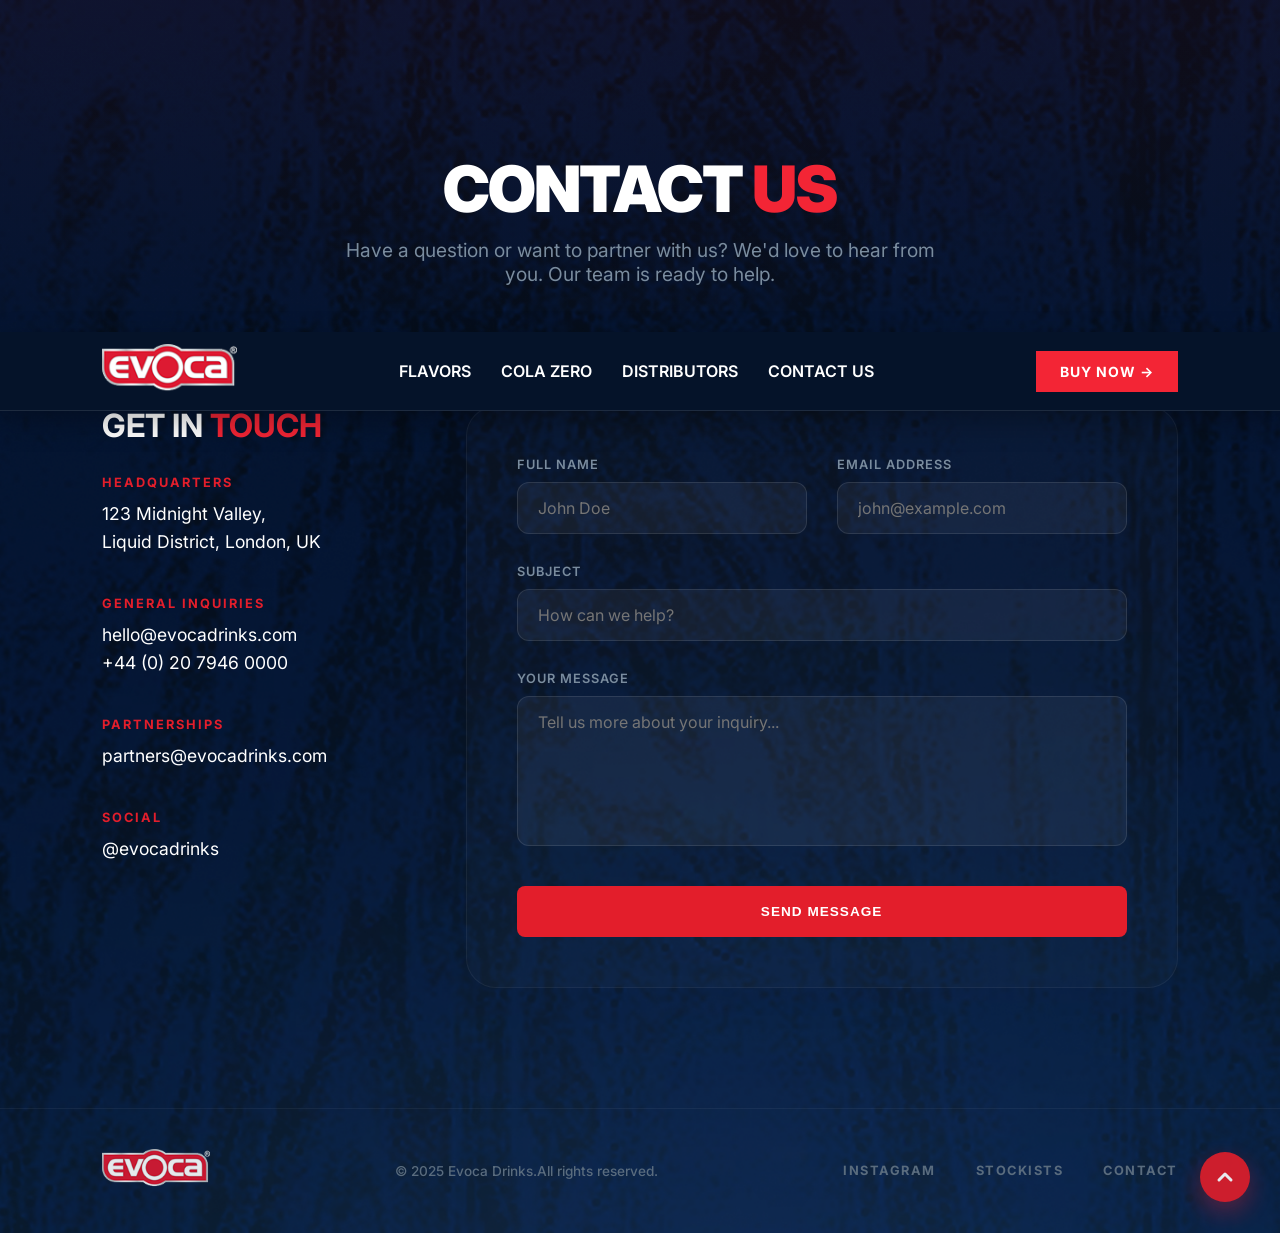
==== commit 0b4993ce: "Update footer text and refine campaign copy" ====
--- a/contact.html
+++ b/contact.html
@@ -1,5 +1,6 @@
 <!DOCTYPE html>
 <html lang="en">
+
 <head>
     <meta charset="UTF-8">
     <meta name="viewport" content="width=device-width, initial-scale=1.0">
@@ -7,8 +8,10 @@
     <link rel="stylesheet" href="style.css">
     <link rel="preconnect" href="https://fonts.googleapis.com">
     <link rel="preconnect" href="https://fonts.gstatic.com" crossorigin>
-    <link href="https://fonts.googleapis.com/css2?family=Inter:wght@400;500;600;700;800;900&display=swap" rel="stylesheet">
+    <link href="https://fonts.googleapis.com/css2?family=Inter:wght@400;500;600;700;800;900&display=swap"
+        rel="stylesheet">
 </head>
+
 <body>
 
     <header class="navbar">
@@ -28,14 +31,15 @@
 
     <header class="page-header">
         <h1 class="page-title">Contact <span class="highlight-red">Us</span></h1>
-        <p class="page-subtitle">Have a question or want to partner with us? We'd love to hear from you. Our team is ready to help.</p>
+        <p class="page-subtitle">Have a question or want to partner with us? We'd love to hear from you. Our team is
+            ready to help.</p>
     </header>
 
     <section class="contact-section">
         <div class="contact-container">
             <div class="contact-info">
                 <h3>Get In <span class="highlight-red">Touch</span></h3>
-                
+
                 <div class="info-item">
                     <h4>Headquarters</h4>
                     <p>123 Midnight Valley,<br>Liquid District, London, UK</p>
@@ -69,7 +73,7 @@
                             <input type="email" id="email" class="form-input" placeholder="john@example.com" required>
                         </div>
                     </div>
-                    
+
                     <div class="form-group" style="margin-bottom: 30px;">
                         <label for="subject">Subject</label>
                         <input type="text" id="subject" class="form-input" placeholder="How can we help?" required>
@@ -77,10 +81,12 @@
 
                     <div class="form-group" style="margin-bottom: 40px;">
                         <label for="message">Your Message</label>
-                        <textarea id="message" class="form-textarea" placeholder="Tell us more about your inquiry..." required></textarea>
+                        <textarea id="message" class="form-textarea" placeholder="Tell us more about your inquiry..."
+                            required></textarea>
                     </div>
 
-                    <button type="submit" class="btn btn-primary" style="width: 100%; padding: 18px; cursor: pointer; border: none;">SEND MESSAGE</button>
+                    <button type="submit" class="btn btn-primary"
+                        style="width: 100%; padding: 18px; cursor: pointer; border: none;">SEND MESSAGE</button>
                 </form>
             </div>
         </div>
@@ -92,7 +98,7 @@
                 <img src="assets/Evoca Logo.png" alt="Evoca Logo" class="footer-logo">
             </div>
             <div class="footer-center">
-                <p>© 2025 Evoca Drinks. Midnight campaign edition.</p>
+                <p>© 2025 Evoca Drinks.All rights reserved.</p>
             </div>
             <div class="footer-right">
                 <nav class="footer-nav">
@@ -105,7 +111,10 @@
     </footer>
 
     <a href="#" class="scroll-top" id="scrollTop">
-        <svg viewBox="0 0 24 24" width="24" height="24" stroke="currentColor" stroke-width="3" fill="none" stroke-linecap="round" stroke-linejoin="round"><polyline points="18 15 12 9 6 15"></polyline></svg>
+        <svg viewBox="0 0 24 24" width="24" height="24" stroke="currentColor" stroke-width="3" fill="none"
+            stroke-linecap="round" stroke-linejoin="round">
+            <polyline points="18 15 12 9 6 15"></polyline>
+        </svg>
     </a>
 
     <script>
@@ -127,4 +136,5 @@
         });
     </script>
 </body>
-</html>
+
+</html>
--- a/style.css
+++ b/style.css
@@ -340,6 +340,7 @@
     font-weight: 600;
     letter-spacing: 2px;
     color: #FFFFFF;
+    margin-left: 4px;
 }
 
 .hero-main-title .title-sub {
@@ -352,10 +353,10 @@
 }
 
 .hero-main-title h1 {
-    font-size: 4.2rem;
-    font-weight: 800;
-    line-height: 1;
-    letter-spacing: -1.5px;
+    font-size: 4rem;
+    font-weight: 900;
+    line-height: 0.9;
+    letter-spacing: -2px;
     text-transform: uppercase;
 }
 
@@ -390,8 +391,8 @@
     justify-content: center;
     padding: 100px 8%;
     position: relative;
-    scroll-snap-align: center;
-    scroll-margin-top: 100px;
+    scroll-snap-align: start;
+    scroll-margin-top: 0;
 }
 
 .showcase-container {
@@ -546,8 +547,8 @@
     display: flex;
     flex-direction: column;
     justify-content: center;
-    scroll-snap-align: center;
-    scroll-margin-top: 100px;
+    scroll-snap-align: start;
+    scroll-margin-top: 0;
 }
 
 .campaign-header {
@@ -556,10 +557,10 @@
 }
 
 .header-main {
-    font-size: 4.8rem;
+    font-size: 4rem;
     font-weight: 900;
-    line-height: 0.95;
-    letter-spacing: -3px;
+    line-height: 0.9;
+    letter-spacing: -2px;
     margin-bottom: 25px;
     text-transform: uppercase;
 }
@@ -596,8 +597,8 @@
     max-width: 1300px;
     margin: 0 auto;
     display: grid;
-    grid-template-columns: 1.2fr 1fr;
-    gap: 120px;
+    grid-template-columns: 2.8fr 1fr;
+    gap: 100px;
     align-items: center;
 }
 
@@ -606,7 +607,7 @@
     font-weight: 900;
     line-height: 0.9;
     letter-spacing: -2px;
-    margin-bottom: 40px;
+    margin-bottom: 20px;
     text-transform: uppercase;
 }
 
@@ -646,9 +647,37 @@
 }
 
 .feature-card p {
-    color: #ffffff;
-    font-size: 1rem;
+    color: #a0aec0;
+    font-size: 1.1rem;
+    line-height: 1.8;
+    max-width: 100%;
+    text-align: justify;
+}
+
+.principles-list {
+    margin: 15px 0;
+    padding-left: 20px;
+    list-style: none;
+}
+
+.principles-list li {
+    position: relative;
+    color: #a0a0a0;
+    font-size: 1.05rem;
+    font-weight: 500;
     line-height: 1.6;
+    margin-bottom: 4px;
+    padding-left: 20px;
+    text-align: justify;
+}
+
+.principles-list li::before {
+    content: '•';
+    position: absolute;
+    left: 0;
+    color: #3191f7;
+    font-size: 1.4rem;
+    line-height: 1;
 }
 
 .visual-container {
@@ -700,7 +729,7 @@
 
 .angled-can {
     z-index: 5;
-    transform: rotate(15deg);
+    transform: rotate(0deg);
     filter: drop-shadow(0 60px 100px rgba(0, 0, 0, 0.7));
     transition: transform 0.5s ease;
     margin-top: 50px;
@@ -727,8 +756,9 @@
 }
 
 .straight-can img {
-    height: 750px;
+    height: 580px;
     width: auto;
+    transform: rotate(0deg);
 }
 
 /* Ribbons */
@@ -782,21 +812,21 @@
 
 /* Signature Concept Section */
 .signature-concept {
-    min-height: 80vh;
+    min-height: 100vh;
     padding: 60px 8%;
     background-color: transparent;
     position: relative;
     display: flex;
     align-items: center;
-    scroll-snap-align: center;
-    scroll-margin-top: 100px;
+    scroll-snap-align: start;
+    scroll-margin-top: 0;
 }
 
 .concept-grid {
     max-width: 1300px;
     margin: 0 auto;
     display: grid;
-    grid-template-columns: 1.6fr 0.6fr;
+    grid-template-columns: 1.5fr 1fr;
     gap: 60px;
     align-items: center;
 }
@@ -816,9 +846,9 @@
 }
 
 .concept-heading {
-    font-size: 5rem;
+    font-size: 4rem;
     font-weight: 900;
-    line-height: 0.95;
+    line-height: 0.9;
     letter-spacing: -2px;
     margin-bottom: 35px;
     text-transform: uppercase;
@@ -846,6 +876,7 @@
     border: 1px solid rgba(255, 255, 255, 0.05);
     border-radius: 25px;
     transition: all 0.4s cubic-bezier(0.175, 0.885, 0.32, 1.275);
+    max-width: 640px;
 }
 
 .concept-feature:hover {
@@ -894,7 +925,7 @@
     overflow: visible;
     height: 600px;
     box-shadow: 0 40px 100px rgba(0, 0, 0, 0.5);
-    max-width: 460px;
+    max-width: 550px;
     width: 100%;
     margin-left: auto;
 }
@@ -934,7 +965,7 @@
     width: auto;
     z-index: 5;
     filter: drop-shadow(0 40px 80px rgba(0, 0, 0, 0.7));
-    transform: rotate(-8deg);
+    transform: rotate(0deg);
     transition: transform 0.6s ease;
 }
 
@@ -974,7 +1005,7 @@
 }
 
 .label-tl {
-    top: -20px;
+    top: 10px;
     left: -130px;
 }
 
@@ -1001,8 +1032,8 @@
     display: flex;
     align-items: center;
     justify-content: center;
-    scroll-snap-align: center;
-    scroll-margin-top: 100px;
+    scroll-snap-align: start;
+    scroll-margin-top: 0;
     overflow: hidden;
     background-color: transparent;
     margin-top: 0;
@@ -1040,15 +1071,15 @@
 }
 
 .zero-can {
-    height: 700px;
+    height: 580px;
     width: auto;
     filter: drop-shadow(0 40px 80px rgba(0, 0, 0, 0.9));
-    transform: rotate(-3deg);
+    transform: rotate(0deg);
     transition: transform 0.5s ease;
 }
 
 .zero-can:hover {
-    transform: rotate(0deg) scale(1.02);
+    transform: scale(1.02);
 }
 
 .zero-right {
@@ -1080,6 +1111,7 @@
     padding: 40px 8%;
     border-top: 1px solid rgba(255, 255, 255, 0.05);
     background-color: transparent;
+    scroll-snap-align: end;
 }
 
 .footer-container {
@@ -1444,10 +1476,11 @@
 }
 
 .page-title {
-    font-size: 5rem;
+    font-size: 4rem;
     font-weight: 900;
     text-transform: uppercase;
     letter-spacing: -2px;
+    line-height: 0.9;
     margin-bottom: 20px;
 }
 
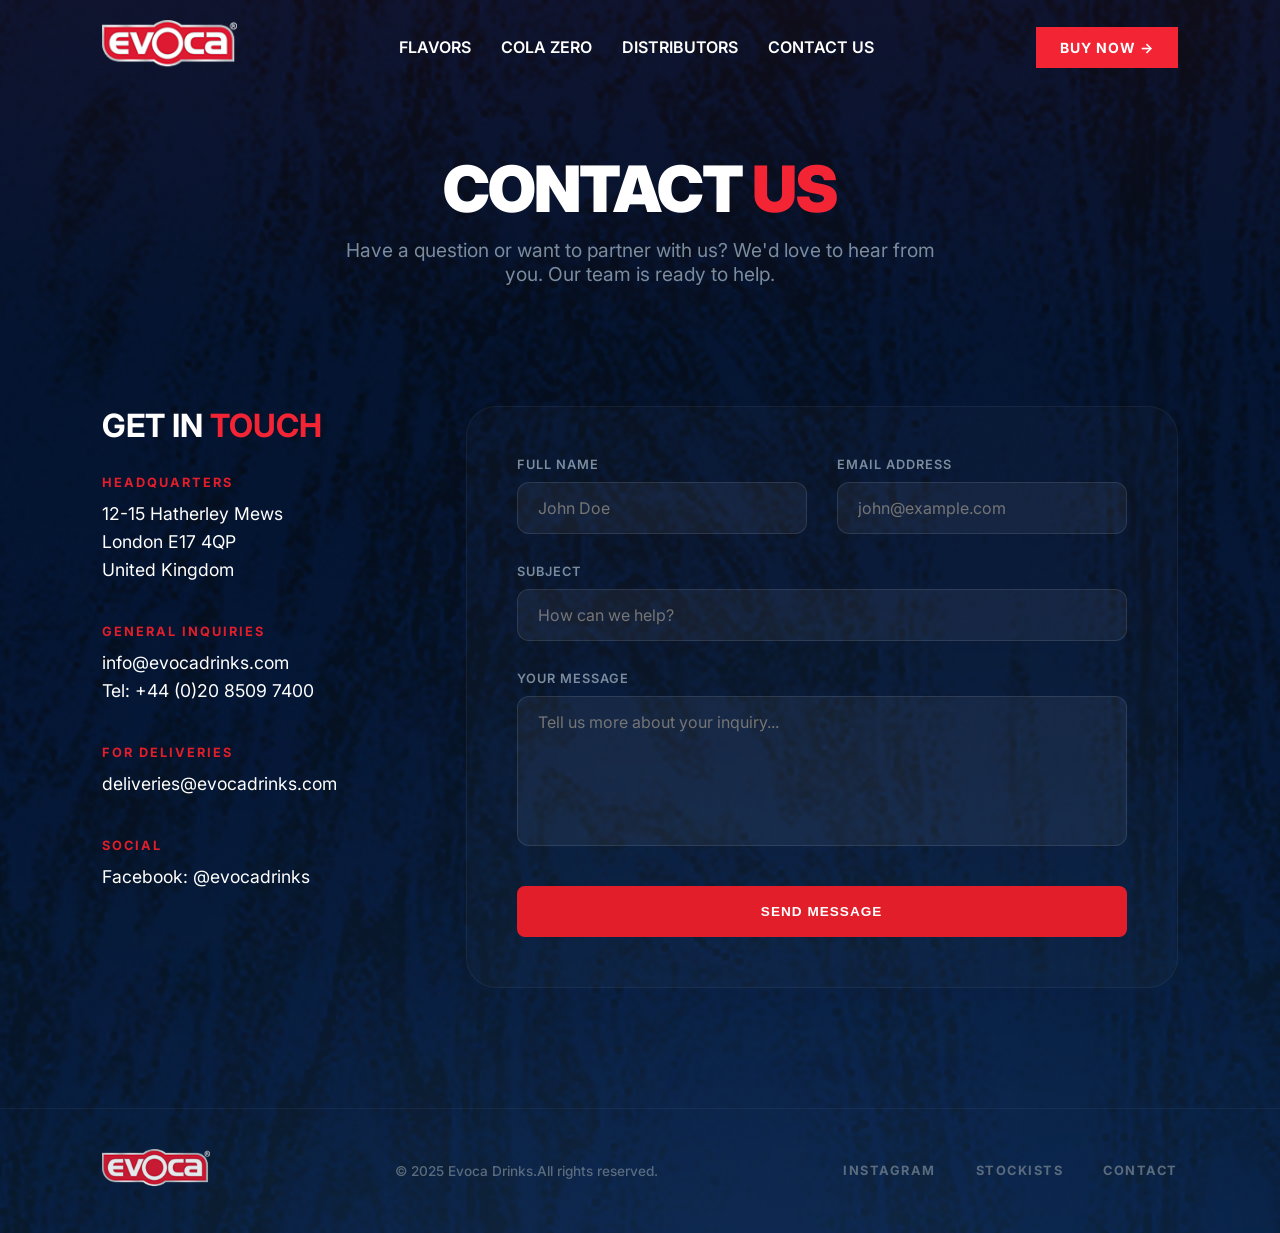
==== commit e293daa1: "Update official contact information in contact.html" ====
--- a/contact.html
+++ b/contact.html
@@ -42,22 +42,22 @@
 
                 <div class="info-item">
                     <h4>Headquarters</h4>
-                    <p>123 Midnight Valley,<br>Liquid District, London, UK</p>
+                    <p>12-15 Hatherley Mews<br>London E17 4QP<br>United Kingdom</p>
                 </div>
 
                 <div class="info-item">
                     <h4>General Inquiries</h4>
-                    <p>hello@evocadrinks.com<br>+44 (0) 20 7946 0000</p>
+                    <p>info@evocadrinks.com<br>Tel: +44 (0)20 8509 7400</p>
                 </div>
 
                 <div class="info-item">
-                    <h4>Partnerships</h4>
-                    <p>partners@evocadrinks.com</p>
+                    <h4>For Deliveries</h4>
+                    <p>deliveries@evocadrinks.com</p>
                 </div>
 
                 <div class="info-item">
                     <h4>Social</h4>
-                    <p>@evocadrinks</p>
+                    <p><a href="https://www.facebook.com/evocadrinks" target="_blank" style="color: inherit; text-decoration: none;">Facebook: @evocadrinks</a></p>
                 </div>
             </div>
 
--- a/style.css
+++ b/style.css
@@ -1,6 +1,9 @@
+html.snap-page {
+    scroll-snap-type: y mandatory;
+}
+
 html {
     scroll-behavior: smooth;
-    scroll-snap-type: y mandatory;
 }
 
 :root {
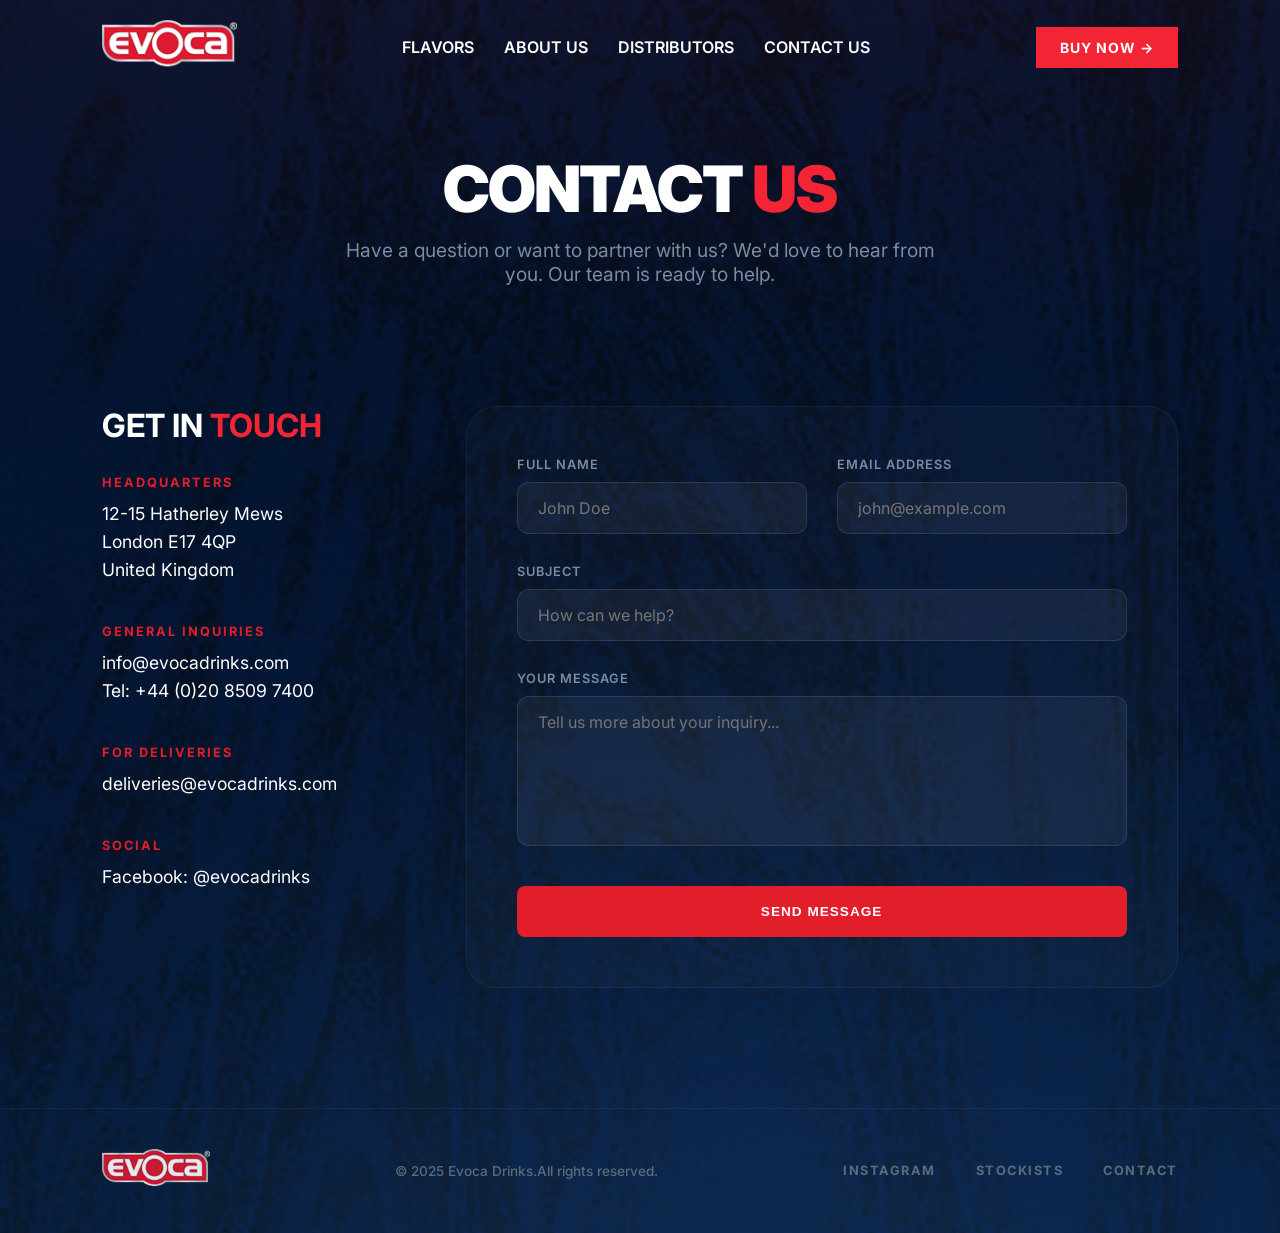
==== commit 0db8827a: "Add about page, hero assets, and update layout/styles" ====
--- a/contact.html
+++ b/contact.html
@@ -21,18 +21,25 @@
             </div>
             <nav class="nav-links">
                 <a href="index.html#flavors">Flavors</a>
-                <a href="index.html#zero">Cola Zero</a>
+                <a href="about.html">About Us</a>
                 <a href="distributors.html">Distributors</a>
                 <a href="contact.html">Contact US</a>
             </nav>
+            <div class="menu-toggle" id="menuToggle">
+                <span></span>
+                <span></span>
+                <span></span>
+            </div>
             <a href="#" class="btn btn-primary buy-now">BUY NOW &rarr;</a>
         </div>
     </header>
 
     <header class="page-header">
-        <h1 class="page-title">Contact <span class="highlight-red">Us</span></h1>
-        <p class="page-subtitle">Have a question or want to partner with us? We'd love to hear from you. Our team is
-            ready to help.</p>
+        <div class="page-header-container">
+            <h1 class="page-title">Contact <span class="highlight-red">Us</span></h1>
+            <p class="page-subtitle">Have a question or want to partner with us? We'd love to hear from you. Our team is
+                ready to help.</p>
+        </div>
     </header>
 
     <section class="contact-section">
@@ -134,6 +141,25 @@
                 navbar.classList.remove('scrolled');
             }
         });
+
+        // Mobile Menu Toggle Logic
+        const menuToggle = document.getElementById('menuToggle');
+        const navLinks = document.querySelector('.nav-links');
+
+        menuToggle.addEventListener('click', () => {
+            menuToggle.classList.toggle('active');
+            navLinks.classList.toggle('active');
+            document.body.classList.toggle('no-scroll');
+        });
+
+        // Close menu when link is clicked
+        document.querySelectorAll('.nav-links a').forEach(link => {
+            link.addEventListener('click', () => {
+                menuToggle.classList.remove('active');
+                navLinks.classList.remove('active');
+                document.body.classList.remove('no-scroll');
+            });
+        });
     </script>
 </body>
 
--- a/style.css
+++ b/style.css
@@ -188,8 +188,10 @@
 /* Header / Navbar */
 .navbar {
     display: flex;
-    justify-content: center; /* Centering the inner container */
-    padding: 0 8%; /* Percentage padding for smaller screens */
+    justify-content: center;
+    /* Centering the inner container */
+    padding: 0 8%;
+    /* Percentage padding for smaller screens */
     width: 100%;
     position: fixed;
     top: 0;
@@ -207,14 +209,15 @@
     display: flex;
     justify-content: space-between;
     align-items: center;
-    padding: 20px 0; /* Vertical padding only, horizontal handled by parent or margin */
-}
-
-.navbar.scrolled { 
-    background-color: #051329 !important; 
-    backdrop-filter: blur(15px); 
-    border-bottom: 1px solid rgba(255, 255, 255, 0.1); 
-    box-shadow: 0 10px 30px rgba(0, 0, 0, 0.3); 
+    padding: 20px 0;
+    /* Vertical padding only, horizontal handled by parent or margin */
+}
+
+.navbar.scrolled {
+    background-color: #051329 !important;
+    backdrop-filter: blur(15px);
+    border-bottom: 1px solid rgba(255, 255, 255, 0.1);
+    box-shadow: 0 10px 30px rgba(0, 0, 0, 0.3);
 }
 
 .navbar.scrolled .navbar-container {
@@ -270,9 +273,39 @@
     transform: none;
 }
 
-.hero { min-height: 100vh; display: flex; justify-content: center; align-items: flex-start; padding: 300px 8% 0; position: relative; scroll-snap-align: start; overflow: hidden;  margin-bottom: 0 !important; }
-.hero-visual { position: absolute; top: 40%; left: 50%; transform: translate(-50%, -50%); width: 100%; display: flex; justify-content: center; align-items: center; z-index: 1; pointer-events: none; opacity: 0.8; }
-.hero-img { width: auto; height: 80%; max-height: 85vh; object-fit: contain; filter: drop-shadow(0 0 50px rgba(0,0,0,0.5)); }
+.hero {
+    min-height: 100vh;
+    display: flex;
+    justify-content: center;
+    align-items: flex-start;
+    padding: 300px 8% 0;
+    position: relative;
+    scroll-snap-align: start;
+    overflow: hidden;
+    margin-bottom: 0 !important;
+}
+
+.hero-visual {
+    position: absolute;
+    top: 40%;
+    left: 50%;
+    transform: translate(-50%, -50%);
+    width: 100%;
+    display: flex;
+    justify-content: center;
+    align-items: center;
+    z-index: 1;
+    pointer-events: none;
+    opacity: 0.8;
+}
+
+.hero-img {
+    width: auto;
+    height: 80%;
+    max-height: 85vh;
+    object-fit: contain;
+    filter: drop-shadow(0 0 50px rgba(0, 0, 0, 0.5));
+}
 
 
 .hero-sides-container {
@@ -282,7 +315,8 @@
     display: flex;
     justify-content: space-between;
     align-items: flex-start;
-    padding: 0 4px; /* Fine-tuned adjustment to perfectly align with navbar content */
+    padding: 0 4px;
+    /* Fine-tuned adjustment to perfectly align with navbar content */
     z-index: 10;
 }
 
@@ -507,7 +541,8 @@
 }
 
 /* Marquee / Scrollable Background Ribbon */
-.marquee-wrapper { margin-top: 0 !important;
+.marquee-wrapper {
+    margin-top: 0 !important;
     background-color: var(--primary-red);
     padding: 20px 0;
     width: 100vw;
@@ -1476,6 +1511,13 @@
     padding: 160px 8% 60px;
     text-align: center;
     background: linear-gradient(to bottom, rgba(227, 30, 43, 0.05), transparent);
+    width: 100%;
+}
+
+.page-header-container {
+    max-width: 1300px;
+    margin: 0 auto;
+    width: 100%;
 }
 
 .page-title {
@@ -1743,7 +1785,7 @@
     }
 
     .navbar {
-        padding: 15px 5%;
+        padding: 15px 8%;
     }
 
     .menu-toggle {
@@ -1935,8 +1977,34 @@
 }
 
 /* Color Enhancement (Shine Removed) */
-.hero-img-wrapper { position: relative; display: flex; justify-content: center; align-items: center; width: fit-content; height: fit-content; margin: 0 auto; overflow: hidden; }
-.hero-img { filter: drop-shadow(0 0 40px rgba(227, 30, 43, 0.45)) saturate(1.5) contrast(1.25) brightness(1.1) !important; transition: all 0.5s ease; }
+.hero-img-wrapper {
+    position: relative;
+    display: flex;
+    justify-content: center;
+    align-items: center;
+    width: fit-content;
+    height: fit-content;
+    margin: 0 auto;
+    overflow: hidden;
+}
+
+.hero-img {
+    filter: drop-shadow(0 0 40px rgba(227, 30, 43, 0.45)) saturate(1.5) contrast(1.25) brightness(1.1) !important;
+    transition: all 0.5s ease;
+}
 
 /* Hero Bottom Fade Overlay */
-.hero-fade-overlay { position: absolute; bottom: -20px; left: 50%; transform: translateX(-50%); width: 1400px; height: 350px; background: #000; border-radius: 700px 700px 0 0; filter: blur(80px); z-index: 5; pointer-events: none; opacity: 0.9; }
+.hero-fade-overlay {
+    position: absolute;
+    bottom: -20px;
+    left: 50%;
+    transform: translateX(-50%);
+    width: 1400px;
+    height: 350px;
+    background: #000;
+    border-radius: 700px 700px 0 0;
+    filter: blur(80px);
+    z-index: 5;
+    pointer-events: none;
+    opacity: 0.9;
+}
